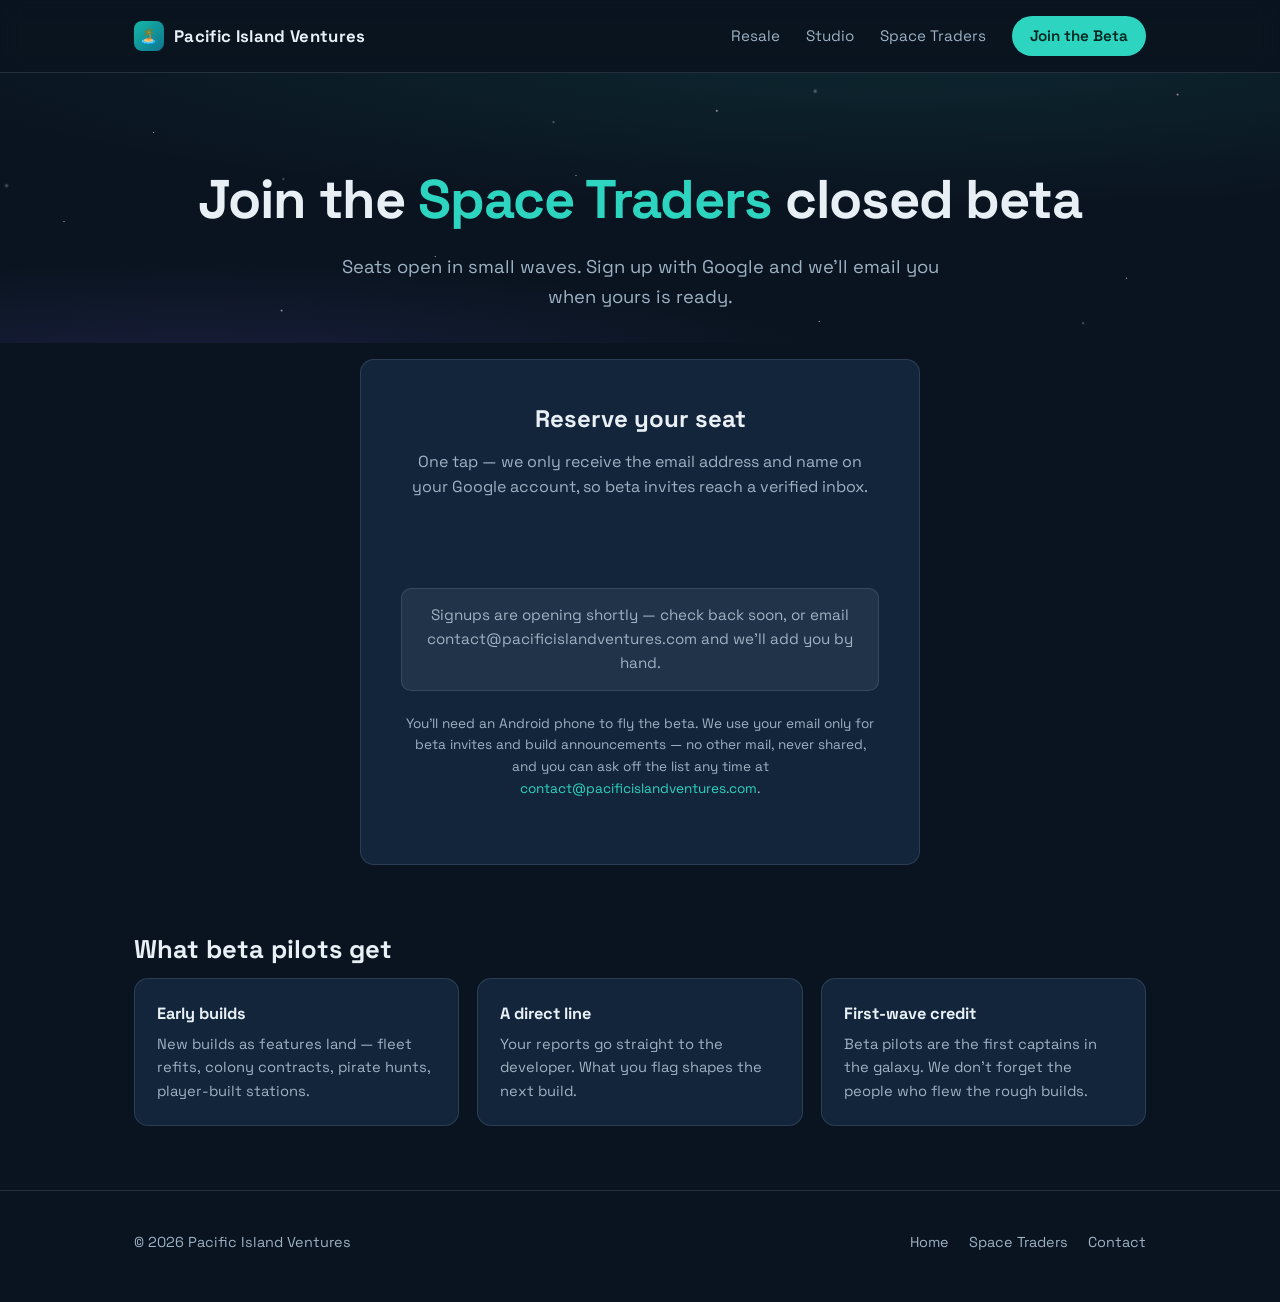
==== beta/index.html @ 113b9610 "Pacific Island Ventures landing site: home, Space Traders page, closed beta signup Co-Authored-By: C" ====
<!DOCTYPE html>
<html lang="en">
<head>
<meta charset="utf-8">
<meta name="viewport" content="width=device-width, initial-scale=1">
<title>Space Traders Closed Beta Signup | Pacific Island Ventures</title>
<meta name="description" content="Sign up for the Space Traders closed beta with your Google account.">
<meta property="og:title" content="Space Traders — Closed Beta Signup">
<meta property="og:description" content="Sign up for the Space Traders closed beta with your Google account.">
<meta property="og:url" content="https://pacificislandventures.com/beta/">
<meta property="og:type" content="website">
<link rel="icon" href="data:image/svg+xml,<svg xmlns=%22http://www.w3.org/2000/svg%22 viewBox=%220 0 100 100%22><text y=%22.9em%22 font-size=%2290%22>🚀</text></svg>">
<link rel="preconnect" href="https://fonts.googleapis.com">
<link rel="preconnect" href="https://fonts.gstatic.com" crossorigin>
<link href="https://fonts.googleapis.com/css2?family=Space+Grotesk:wght@400;500;600;700&display=swap" rel="stylesheet">
<link rel="stylesheet" href="/assets/style.css">
</head>
<body>

<header>
  <nav class="nav">
    <a class="brand" href="/"><span class="mark">🏝️</span>Pacific Island Ventures</a>
    <div class="nav-links">
      <a href="/#resale">Resale</a>
      <a href="/#studio">Studio</a>
      <a href="/space-traders/">Space Traders</a>
      <a class="cta" href="/beta/">Join the Beta</a>
    </div>
  </nav>
</header>

<main>
  <div class="hero" style="position: relative; padding-bottom: 32px;">
    <div class="starfield"></div>
    <div class="wrap" style="text-align: center;">
      <h1 style="max-width: none;">Join the <em>Space Traders</em> closed beta</h1>
      <p class="lede" style="margin-left: auto; margin-right: auto;">Seats open in small waves. Sign up with Google and we'll email you when yours is ready.</p>
    </div>
  </div>

  <section style="padding-top: 16px;">
    <div class="wrap">
      <div class="beta-box">
        <h2>Reserve your seat</h2>
        <p>One tap — we only receive the email address and name on your Google account, so beta invites reach a verified inbox.</p>
        <div id="gbtn"></div>
        <div id="status" class="beta-status"></div>
        <p class="beta-note">You'll need an Android phone to fly the beta. We use your email only for beta invites and build announcements — no other mail, never shared, and you can ask off the list any time at <a href="mailto:contact@pacificislandventures.com">contact@pacificislandventures.com</a>.</p>
      </div>
    </div>
  </section>

  <section style="padding-top: 0;">
    <div class="wrap">
      <h2 class="section-title">What beta pilots get</h2>
      <div class="features">
        <div class="feature">
          <h4>Early builds</h4>
          <p>New builds as features land — fleet refits, colony contracts, pirate hunts, player-built stations.</p>
        </div>
        <div class="feature">
          <h4>A direct line</h4>
          <p>Your reports go straight to the developer. What you flag shapes the next build.</p>
        </div>
        <div class="feature">
          <h4>First-wave credit</h4>
          <p>Beta pilots are the first captains in the galaxy. We don't forget the people who flew the rough builds.</p>
        </div>
      </div>
    </div>
  </section>
</main>

<footer>
  <div class="footer-inner">
    <span>© 2026 Pacific Island Ventures</span>
    <nav>
      <a href="/">Home</a>
      <a href="/space-traders/">Space Traders</a>
      <a href="mailto:contact@pacificislandventures.com">Contact</a>
    </nav>
  </div>
</footer>

<script src="/assets/config.js"></script>
<script src="https://accounts.google.com/gsi/client" defer></script>
<script defer>
(function () {
  var cfg = window.PIV_CONFIG || {};
  var statusEl, btnEl;

  function setStatus(kind, msg) {
    statusEl.className = "beta-status " + kind;
    statusEl.textContent = msg;
  }

  function configured() {
    return cfg.GOOGLE_CLIENT_ID && cfg.GOOGLE_CLIENT_ID.indexOf("PASTE_") !== 0 &&
           cfg.APPS_SCRIPT_URL && cfg.APPS_SCRIPT_URL.indexOf("PASTE_") !== 0;
  }

  function decodeJwtPayload(jwt) {
    try {
      var b64 = jwt.split(".")[1].replace(/-/g, "+").replace(/_/g, "/");
      return JSON.parse(decodeURIComponent(atob(b64).split("").map(function (c) {
        return "%" + ("00" + c.charCodeAt(0).toString(16)).slice(-2);
      }).join("")));
    } catch (e) { return {}; }
  }

  function onCredential(response) {
    var who = decodeJwtPayload(response.credential);
    setStatus("wait", "Signing you up" + (who.email ? " as " + who.email : "") + "…");
    fetch(cfg.APPS_SCRIPT_URL, {
      method: "POST",
      headers: { "Content-Type": "text/plain;charset=utf-8" },
      body: JSON.stringify({ credential: response.credential })
    })
      .then(function (r) { return r.json(); })
      .then(function (data) {
        if (data.ok && data.duplicate) {
          setStatus("ok", "You're already on the list" + (who.email ? " as " + who.email : "") + ". We'll be in touch!");
        } else if (data.ok) {
          setStatus("ok", "You're on the list" + (who.email ? " as " + who.email : "") + "! We'll email you when a beta seat opens.");
        } else {
          setStatus("err", "Signup didn't go through (" + (data.error || "unknown error") + "). Please try again, or email contact@pacificislandventures.com.");
        }
      })
      .catch(function () {
        setStatus("err", "Couldn't reach the signup service. Please try again in a minute, or email contact@pacificislandventures.com.");
      });
  }

  window.addEventListener("DOMContentLoaded", function () {
    statusEl = document.getElementById("status");
    btnEl = document.getElementById("gbtn");

    if (!configured()) {
      setStatus("wait", "Signups are opening shortly — check back soon, or email contact@pacificislandventures.com and we'll add you by hand.");
      return;
    }

    function init() {
      if (!(window.google && google.accounts && google.accounts.id)) {
        setTimeout(init, 150);
        return;
      }
      google.accounts.id.initialize({
        client_id: cfg.GOOGLE_CLIENT_ID,
        callback: onCredential,
        auto_select: false
      });
      google.accounts.id.renderButton(btnEl, {
        type: "standard",
        theme: "filled_black",
        size: "large",
        text: "signup_with",
        shape: "pill",
        logo_alignment: "left"
      });
    }
    init();
  });
})();
</script>

</body>
</html>
---- assets/style.css ----
:root {
  --bg: #0a1420;
  --bg-raised: #101f30;
  --bg-card: #13253a;
  --ink: #e8f0f6;
  --ink-dim: #9db2c3;
  --teal: #2dd4bf;
  --teal-deep: #14b8a6;
  --coral: #fb8f6d;
  --line: rgba(157, 178, 195, 0.18);
  --radius: 14px;
  --maxw: 1060px;
}

* { margin: 0; padding: 0; box-sizing: border-box; }

html { scroll-behavior: smooth; }

body {
  background: var(--bg);
  color: var(--ink);
  font-family: "Space Grotesk", system-ui, -apple-system, "Segoe UI", sans-serif;
  line-height: 1.6;
  -webkit-font-smoothing: antialiased;
}

a { color: var(--teal); text-decoration: none; }
a:hover { text-decoration: underline; }

.wrap { max-width: var(--maxw); margin: 0 auto; padding: 0 24px; }

/* ---------- header ---------- */
header {
  position: sticky; top: 0; z-index: 20;
  background: rgba(10, 20, 32, 0.85);
  backdrop-filter: blur(10px);
  border-bottom: 1px solid var(--line);
}
.nav {
  display: flex; align-items: center; justify-content: space-between;
  padding: 16px 24px; max-width: var(--maxw); margin: 0 auto;
}
.brand {
  font-weight: 700; font-size: 1.05rem; letter-spacing: 0.02em;
  color: var(--ink); display: flex; align-items: center; gap: 10px;
}
.brand:hover { text-decoration: none; }
.brand .mark {
  width: 30px; height: 30px; border-radius: 8px;
  background: linear-gradient(135deg, var(--teal-deep), #0e7490);
  display: inline-flex; align-items: center; justify-content: center;
  font-size: 15px;
}
.nav-links { display: flex; gap: 26px; align-items: center; }
.nav-links a { color: var(--ink-dim); font-size: 0.95rem; }
.nav-links a:hover { color: var(--ink); text-decoration: none; }
.nav-links a.cta {
  color: #06251f; background: var(--teal); padding: 8px 18px;
  border-radius: 999px; font-weight: 600;
}
.nav-links a.cta:hover { background: #46e0cc; }

/* ---------- hero ---------- */
.hero { padding: 96px 0 72px; position: relative; overflow: hidden; }
.hero h1 {
  font-size: clamp(2.1rem, 5vw, 3.4rem);
  line-height: 1.12; font-weight: 700; letter-spacing: -0.02em;
  max-width: 720px;
}
.hero h1 em { font-style: normal; color: var(--teal); }
.hero p.lede {
  margin-top: 22px; font-size: 1.15rem; color: var(--ink-dim); max-width: 620px;
}
.hero .actions { margin-top: 34px; display: flex; gap: 14px; flex-wrap: wrap; }

.btn {
  display: inline-block; padding: 12px 26px; border-radius: 999px;
  font-weight: 600; font-size: 1rem; border: 1px solid transparent;
}
.btn:hover { text-decoration: none; }
.btn.primary { background: var(--teal); color: #06251f; }
.btn.primary:hover { background: #46e0cc; }
.btn.ghost { border-color: var(--line); color: var(--ink); }
.btn.ghost:hover { border-color: var(--teal); color: var(--teal); }

/* ---------- sections ---------- */
section { padding: 64px 0; }
.section-title { font-size: 1.6rem; font-weight: 700; margin-bottom: 8px; }
.section-sub { color: var(--ink-dim); margin-bottom: 36px; max-width: 640px; }

.cards { display: grid; grid-template-columns: repeat(auto-fit, minmax(290px, 1fr)); gap: 22px; }
.card {
  background: var(--bg-card); border: 1px solid var(--line);
  border-radius: var(--radius); padding: 30px 28px;
}
.card .icon { font-size: 1.7rem; margin-bottom: 14px; display: block; }
.card h3 { font-size: 1.2rem; margin-bottom: 10px; }
.card p { color: var(--ink-dim); font-size: 0.97rem; }
.card ul { margin: 14px 0 0 18px; color: var(--ink-dim); font-size: 0.95rem; }
.card ul li { margin-bottom: 6px; }

/* ---------- feature banner ---------- */
.banner {
  border: 1px solid var(--line); border-radius: var(--radius);
  background:
    radial-gradient(ellipse 60% 120% at 85% 20%, rgba(45, 212, 191, 0.14), transparent),
    radial-gradient(ellipse 40% 90% at 10% 100%, rgba(251, 143, 109, 0.10), transparent),
    var(--bg-raised);
  padding: 46px 40px; display: flex; align-items: center; gap: 36px; flex-wrap: wrap;
}
.banner .text { flex: 1 1 340px; }
.banner .tag {
  display: inline-block; font-size: 0.78rem; font-weight: 600; letter-spacing: 0.08em;
  text-transform: uppercase; color: var(--coral); margin-bottom: 12px;
}
.banner h2 { font-size: 1.9rem; margin-bottom: 12px; }
.banner p { color: var(--ink-dim); max-width: 520px; }
.banner .actions { margin-top: 24px; display: flex; gap: 12px; flex-wrap: wrap; }
.banner .art { flex: 0 1 260px; text-align: center; font-size: 6rem; line-height: 1; }

/* ---------- footer ---------- */
footer {
  border-top: 1px solid var(--line); padding: 40px 0 48px;
  color: var(--ink-dim); font-size: 0.9rem;
}
.footer-inner {
  display: flex; justify-content: space-between; gap: 20px; flex-wrap: wrap;
  max-width: var(--maxw); margin: 0 auto; padding: 0 24px;
}
.footer-inner nav { display: flex; gap: 20px; }
.footer-inner a { color: var(--ink-dim); }
.footer-inner a:hover { color: var(--ink); }

/* ---------- starfield (space traders pages) ---------- */
.starfield {
  position: absolute; inset: 0; z-index: -1; overflow: hidden;
  background:
    radial-gradient(ellipse 80% 60% at 70% -10%, rgba(45, 212, 191, 0.10), transparent),
    radial-gradient(ellipse 50% 40% at 15% 110%, rgba(129, 100, 251, 0.12), transparent);
}
.starfield::before, .starfield::after {
  content: ""; position: absolute; inset: 0;
  background-image:
    radial-gradient(1px 1px at 12% 22%, #fff, transparent),
    radial-gradient(1px 1px at 34% 68%, #cfe9ff, transparent),
    radial-gradient(1.5px 1.5px at 56% 14%, #fff, transparent),
    radial-gradient(1px 1px at 71% 44%, #ffe9cf, transparent),
    radial-gradient(1px 1px at 88% 76%, #fff, transparent),
    radial-gradient(1.5px 1.5px at 22% 88%, #cfe9ff, transparent),
    radial-gradient(1px 1px at 45% 38%, #fff, transparent),
    radial-gradient(1px 1px at 64% 92%, #fff, transparent),
    radial-gradient(1.5px 1.5px at 92% 8%, #ffd9c4, transparent),
    radial-gradient(1px 1px at 5% 55%, #fff, transparent);
  opacity: 0.7;
}
.starfield::after {
  transform: scale(1.7) rotate(18deg); opacity: 0.35;
}

/* ---------- feature grid rows ---------- */
.features { display: grid; grid-template-columns: repeat(auto-fit, minmax(250px, 1fr)); gap: 18px; }
.feature {
  background: var(--bg-card); border: 1px solid var(--line);
  border-radius: var(--radius); padding: 22px;
}
.feature h4 { font-size: 1.02rem; margin-bottom: 6px; }
.feature p { color: var(--ink-dim); font-size: 0.92rem; }

/* ---------- beta page ---------- */
.beta-box {
  background: var(--bg-card); border: 1px solid var(--line);
  border-radius: var(--radius); padding: 40px; max-width: 560px;
  margin: 0 auto; text-align: center;
}
.beta-box h2 { margin-bottom: 10px; }
.beta-box p { color: var(--ink-dim); margin-bottom: 24px; }
.beta-note { font-size: 0.85rem; color: var(--ink-dim); margin-top: 22px; }
#gbtn { display: flex; justify-content: center; min-height: 44px; }
.beta-status {
  margin-top: 20px; padding: 14px 18px; border-radius: 10px;
  font-size: 0.95rem; display: none;
}
.beta-status.ok { display: block; background: rgba(45, 212, 191, 0.12); color: var(--teal); border: 1px solid rgba(45, 212, 191, 0.35); }
.beta-status.err { display: block; background: rgba(251, 113, 133, 0.10); color: #fda4af; border: 1px solid rgba(251, 113, 133, 0.3); }
.beta-status.wait { display: block; background: rgba(157, 178, 195, 0.10); color: var(--ink-dim); border: 1px solid var(--line); }

@media (max-width: 640px) {
  .nav-links { gap: 16px; }
  .nav-links a:not(.cta) { display: none; }
  .hero { padding: 64px 0 48px; }
  .banner { padding: 32px 26px; }
  .banner .art { display: none; }
}
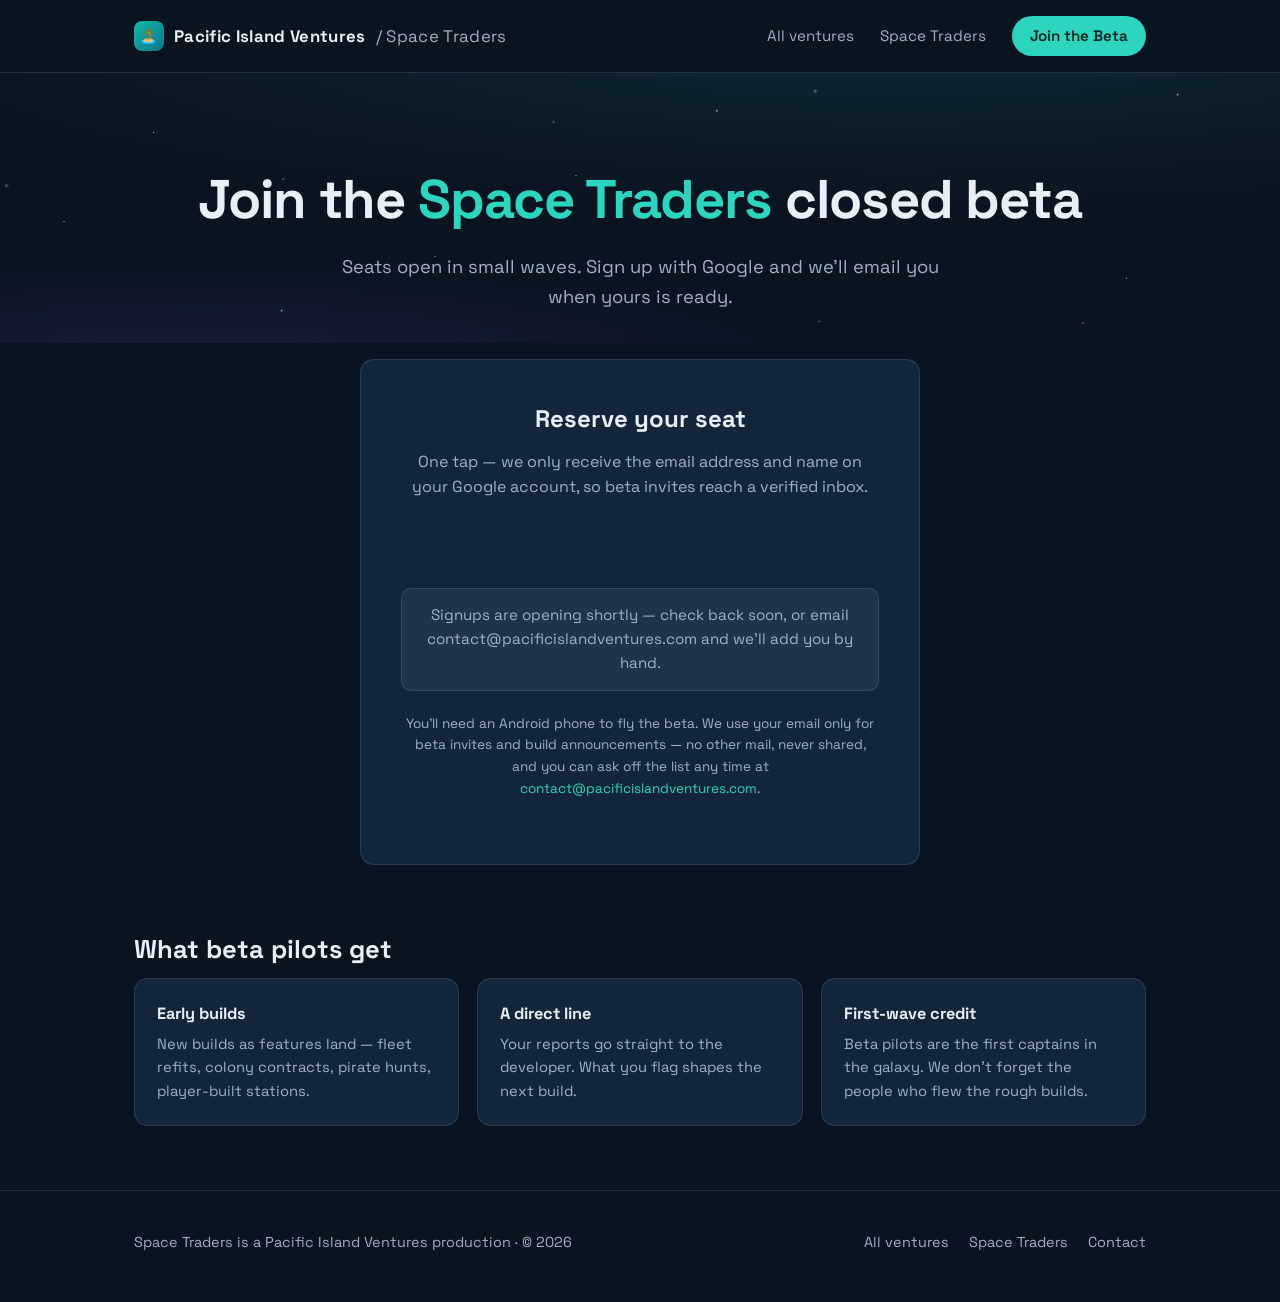
==== commit 94332a1c: "Restructure as separate ventures: vague portal homepage, dedicated resale and expanded Space Traders" ====
--- a/beta/index.html
+++ b/beta/index.html
@@ -19,10 +19,9 @@
 
 <header>
   <nav class="nav">
-    <a class="brand" href="/"><span class="mark">🏝️</span>Pacific Island Ventures</a>
+    <a class="brand" href="/"><span class="mark">🏝️</span>Pacific Island Ventures <span class="venture">/ Space Traders</span></a>
     <div class="nav-links">
-      <a href="/#resale">Resale</a>
-      <a href="/#studio">Studio</a>
+      <a href="/">All ventures</a>
       <a href="/space-traders/">Space Traders</a>
       <a class="cta" href="/beta/">Join the Beta</a>
     </div>
@@ -73,9 +72,9 @@
 
 <footer>
   <div class="footer-inner">
-    <span>© 2026 Pacific Island Ventures</span>
+    <span>Space Traders is a Pacific Island Ventures production · © 2026</span>
     <nav>
-      <a href="/">Home</a>
+      <a href="/">All ventures</a>
       <a href="/space-traders/">Space Traders</a>
       <a href="mailto:contact@pacificislandventures.com">Contact</a>
     </nav>
--- a/assets/style.css
+++ b/assets/style.css
@@ -4,12 +4,21 @@
   --bg-card: #13253a;
   --ink: #e8f0f6;
   --ink-dim: #9db2c3;
-  --teal: #2dd4bf;
-  --teal-deep: #14b8a6;
-  --coral: #fb8f6d;
+  --accent: #2dd4bf;
+  --accent-hover: #46e0cc;
+  --accent-ink: #06251f;
+  --warm: #fb8f6d;
   --line: rgba(157, 178, 195, 0.18);
   --radius: 14px;
   --maxw: 1060px;
+}
+
+/* Each venture is its own operation — it gets its own accent. */
+body.venture-resale {
+  --accent: #f0b429;
+  --accent-hover: #ffc94d;
+  --accent-ink: #2a1e05;
+  --warm: #2dd4bf;
 }
 
 * { margin: 0; padding: 0; box-sizing: border-box; }
@@ -24,7 +33,7 @@
   -webkit-font-smoothing: antialiased;
 }
 
-a { color: var(--teal); text-decoration: none; }
+a { color: var(--accent); text-decoration: none; }
 a:hover { text-decoration: underline; }
 
 .wrap { max-width: var(--maxw); margin: 0 auto; padding: 0 24px; }
@@ -47,29 +56,87 @@
 .brand:hover { text-decoration: none; }
 .brand .mark {
   width: 30px; height: 30px; border-radius: 8px;
-  background: linear-gradient(135deg, var(--teal-deep), #0e7490);
+  background: linear-gradient(135deg, #14b8a6, #0e7490);
   display: inline-flex; align-items: center; justify-content: center;
   font-size: 15px;
 }
+.brand .venture { color: var(--ink-dim); font-weight: 400; }
 .nav-links { display: flex; gap: 26px; align-items: center; }
 .nav-links a { color: var(--ink-dim); font-size: 0.95rem; }
 .nav-links a:hover { color: var(--ink); text-decoration: none; }
 .nav-links a.cta {
-  color: #06251f; background: var(--teal); padding: 8px 18px;
+  color: var(--accent-ink); background: var(--accent); padding: 8px 18px;
   border-radius: 999px; font-weight: 600;
 }
-.nav-links a.cta:hover { background: #46e0cc; }
+.nav-links a.cta:hover { background: var(--accent-hover); }
+
+/* ---------- portal (homepage) ---------- */
+.portal {
+  min-height: 100svh; display: flex; flex-direction: column;
+  background:
+    radial-gradient(ellipse 90% 50% at 50% -12%, rgba(90, 120, 251, 0.14), transparent),
+    radial-gradient(ellipse 110% 45% at 50% 112%, rgba(20, 184, 166, 0.20), transparent),
+    var(--bg);
+  position: relative; overflow: hidden;
+}
+.portal-inner {
+  flex: 1; display: flex; flex-direction: column; align-items: center;
+  justify-content: center; text-align: center; padding: 80px 24px 60px;
+}
+.portal .mark-lg {
+  width: 64px; height: 64px; border-radius: 18px; font-size: 32px;
+  background: linear-gradient(135deg, #14b8a6, #0e7490);
+  display: flex; align-items: center; justify-content: center;
+  margin-bottom: 28px; box-shadow: 0 12px 40px rgba(20, 184, 166, 0.25);
+}
+.portal h1 {
+  font-size: clamp(2rem, 5.5vw, 3.2rem); font-weight: 700;
+  letter-spacing: 0.04em;
+}
+.portal .motto {
+  margin-top: 16px; color: var(--ink-dim); font-size: 1.15rem; max-width: 480px;
+}
+.portal .hint {
+  margin-top: 56px; font-size: 0.8rem; letter-spacing: 0.22em;
+  text-transform: uppercase; color: var(--ink-dim); opacity: 0.7;
+}
+.doors {
+  display: grid; grid-template-columns: repeat(auto-fit, minmax(270px, 1fr));
+  gap: 20px; margin-top: 22px; width: 100%; max-width: 720px;
+}
+.door {
+  display: block; background: rgba(19, 37, 58, 0.7); border: 1px solid var(--line);
+  border-radius: var(--radius); padding: 34px 30px; text-align: left;
+  color: var(--ink); transition: transform 0.18s ease, border-color 0.18s ease, box-shadow 0.18s ease;
+}
+.door:hover {
+  text-decoration: none; transform: translateY(-4px);
+  border-color: var(--door-glow, var(--accent));
+  box-shadow: 0 18px 44px -18px var(--door-glow, var(--accent));
+}
+.door .door-icon { font-size: 2rem; display: block; margin-bottom: 14px; }
+.door h2 { font-size: 1.25rem; margin-bottom: 6px; }
+.door p { color: var(--ink-dim); font-size: 0.94rem; }
+.door .enter {
+  display: inline-block; margin-top: 18px; font-size: 0.85rem; font-weight: 600;
+  letter-spacing: 0.06em; text-transform: uppercase; color: var(--door-glow, var(--accent));
+}
+.portal footer { border-top: none; }
 
 /* ---------- hero ---------- */
 .hero { padding: 96px 0 72px; position: relative; overflow: hidden; }
+.hero .tag {
+  display: inline-block; font-size: 0.78rem; font-weight: 600; letter-spacing: 0.08em;
+  text-transform: uppercase; color: var(--warm); margin-bottom: 14px;
+}
 .hero h1 {
   font-size: clamp(2.1rem, 5vw, 3.4rem);
   line-height: 1.12; font-weight: 700; letter-spacing: -0.02em;
-  max-width: 720px;
-}
-.hero h1 em { font-style: normal; color: var(--teal); }
+  max-width: 760px;
+}
+.hero h1 em { font-style: normal; color: var(--accent); }
 .hero p.lede {
-  margin-top: 22px; font-size: 1.15rem; color: var(--ink-dim); max-width: 620px;
+  margin-top: 22px; font-size: 1.15rem; color: var(--ink-dim); max-width: 640px;
 }
 .hero .actions { margin-top: 34px; display: flex; gap: 14px; flex-wrap: wrap; }
 
@@ -78,15 +145,15 @@
   font-weight: 600; font-size: 1rem; border: 1px solid transparent;
 }
 .btn:hover { text-decoration: none; }
-.btn.primary { background: var(--teal); color: #06251f; }
-.btn.primary:hover { background: #46e0cc; }
+.btn.primary { background: var(--accent); color: var(--accent-ink); }
+.btn.primary:hover { background: var(--accent-hover); }
 .btn.ghost { border-color: var(--line); color: var(--ink); }
-.btn.ghost:hover { border-color: var(--teal); color: var(--teal); }
+.btn.ghost:hover { border-color: var(--accent); color: var(--accent); }
 
 /* ---------- sections ---------- */
 section { padding: 64px 0; }
 .section-title { font-size: 1.6rem; font-weight: 700; margin-bottom: 8px; }
-.section-sub { color: var(--ink-dim); margin-bottom: 36px; max-width: 640px; }
+.section-sub { color: var(--ink-dim); margin-bottom: 36px; max-width: 660px; }
 
 .cards { display: grid; grid-template-columns: repeat(auto-fit, minmax(290px, 1fr)); gap: 22px; }
 .card {
@@ -98,6 +165,20 @@
 .card p { color: var(--ink-dim); font-size: 0.97rem; }
 .card ul { margin: 14px 0 0 18px; color: var(--ink-dim); font-size: 0.95rem; }
 .card ul li { margin-bottom: 6px; }
+
+/* ---------- numbered steps ---------- */
+.steps { counter-reset: step; display: grid; grid-template-columns: repeat(auto-fit, minmax(230px, 1fr)); gap: 18px; }
+.step {
+  background: var(--bg-card); border: 1px solid var(--line);
+  border-radius: var(--radius); padding: 24px 22px; position: relative;
+}
+.step::before {
+  counter-increment: step; content: counter(step, decimal-leading-zero);
+  display: block; font-size: 0.85rem; font-weight: 700; letter-spacing: 0.1em;
+  color: var(--accent); margin-bottom: 10px;
+}
+.step h4 { font-size: 1.02rem; margin-bottom: 6px; }
+.step p { color: var(--ink-dim); font-size: 0.92rem; }
 
 /* ---------- feature banner ---------- */
 .banner {
@@ -111,7 +192,7 @@
 .banner .text { flex: 1 1 340px; }
 .banner .tag {
   display: inline-block; font-size: 0.78rem; font-weight: 600; letter-spacing: 0.08em;
-  text-transform: uppercase; color: var(--coral); margin-bottom: 12px;
+  text-transform: uppercase; color: var(--warm); margin-bottom: 12px;
 }
 .banner h2 { font-size: 1.9rem; margin-bottom: 12px; }
 .banner p { color: var(--ink-dim); max-width: 520px; }
@@ -166,6 +247,19 @@
 .feature h4 { font-size: 1.02rem; margin-bottom: 6px; }
 .feature p { color: var(--ink-dim); font-size: 0.92rem; }
 
+/* ---------- detail rows (alternating) ---------- */
+.detail {
+  display: flex; gap: 40px; align-items: flex-start; padding: 34px 0;
+  border-top: 1px solid var(--line); flex-wrap: wrap;
+}
+.detail:last-child { border-bottom: 1px solid var(--line); }
+.detail .detail-head { flex: 0 1 280px; }
+.detail .detail-head .icon { font-size: 1.6rem; display: block; margin-bottom: 8px; }
+.detail .detail-head h3 { font-size: 1.25rem; }
+.detail .detail-body { flex: 1 1 420px; color: var(--ink-dim); }
+.detail .detail-body p + p { margin-top: 12px; }
+.detail .detail-body strong { color: var(--ink); font-weight: 600; }
+
 /* ---------- beta page ---------- */
 .beta-box {
   background: var(--bg-card); border: 1px solid var(--line);
@@ -180,7 +274,7 @@
   margin-top: 20px; padding: 14px 18px; border-radius: 10px;
   font-size: 0.95rem; display: none;
 }
-.beta-status.ok { display: block; background: rgba(45, 212, 191, 0.12); color: var(--teal); border: 1px solid rgba(45, 212, 191, 0.35); }
+.beta-status.ok { display: block; background: rgba(45, 212, 191, 0.12); color: var(--accent); border: 1px solid rgba(45, 212, 191, 0.35); }
 .beta-status.err { display: block; background: rgba(251, 113, 133, 0.10); color: #fda4af; border: 1px solid rgba(251, 113, 133, 0.3); }
 .beta-status.wait { display: block; background: rgba(157, 178, 195, 0.10); color: var(--ink-dim); border: 1px solid var(--line); }
 
@@ -190,4 +284,5 @@
   .hero { padding: 64px 0 48px; }
   .banner { padding: 32px 26px; }
   .banner .art { display: none; }
-}
+  .detail { gap: 16px; }
+}
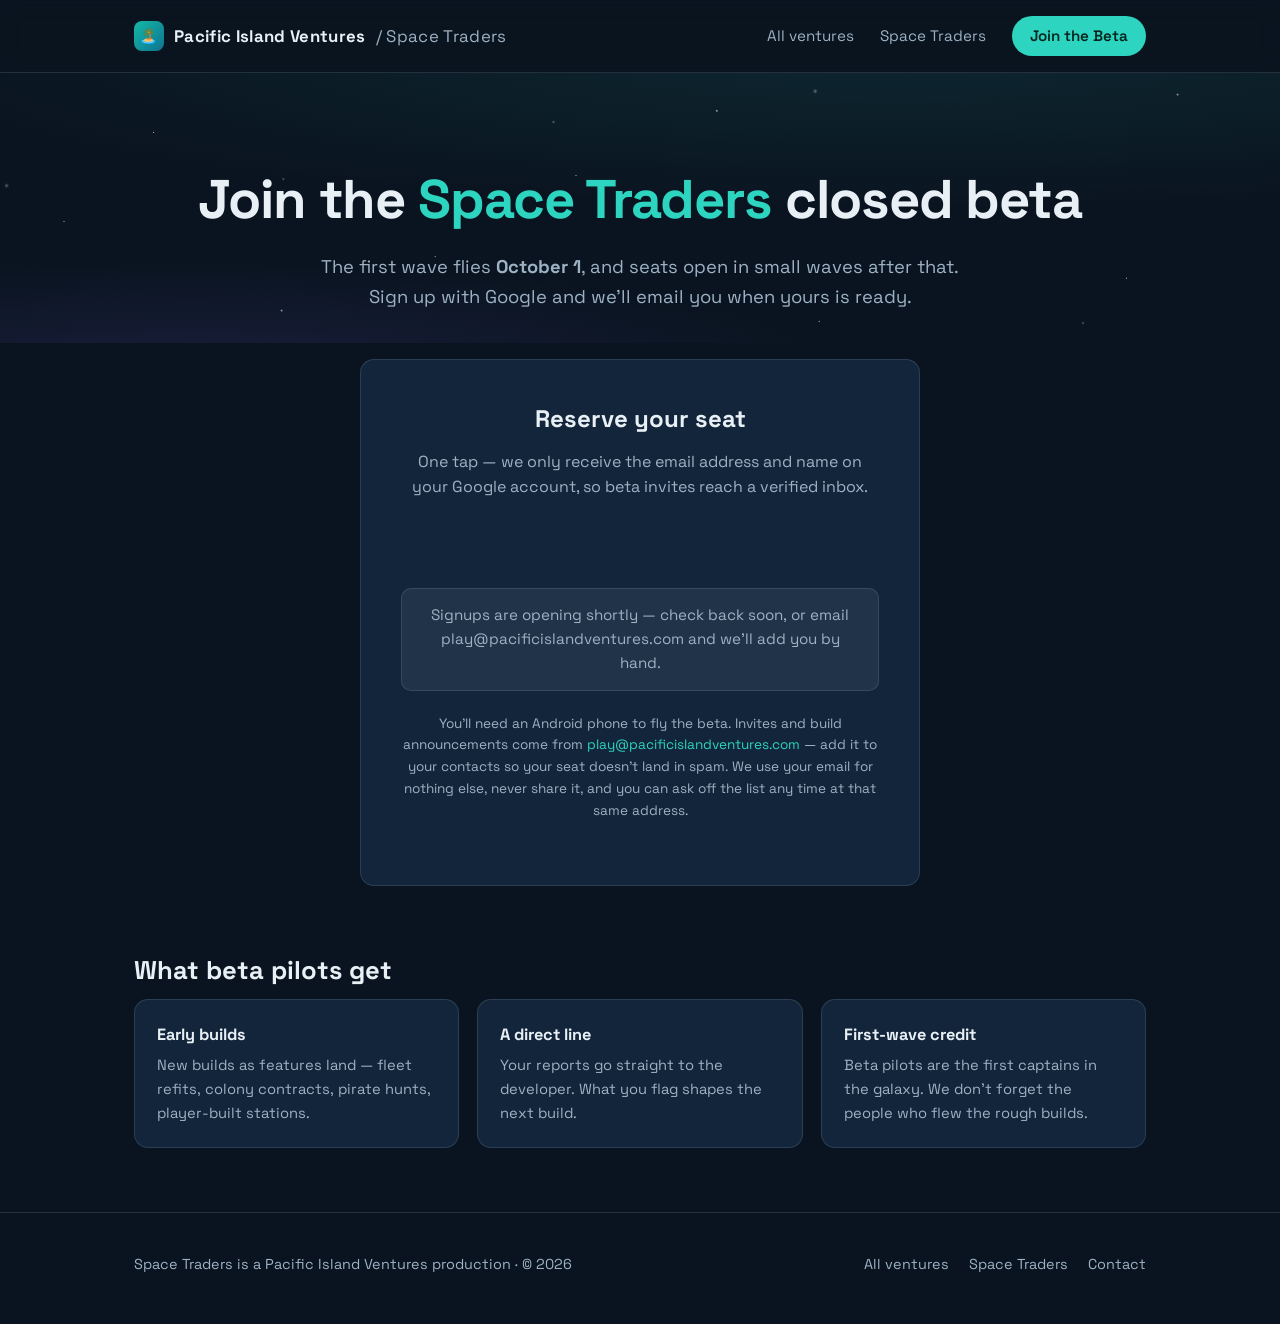
==== commit 9a98ef80: "Game/beta updates: play@ contact, October 1 beta date, offline multiplayer fleets, cosmetic-only IAP" ====
--- a/beta/index.html
+++ b/beta/index.html
@@ -33,7 +33,7 @@
     <div class="starfield"></div>
     <div class="wrap" style="text-align: center;">
       <h1 style="max-width: none;">Join the <em>Space Traders</em> closed beta</h1>
-      <p class="lede" style="margin-left: auto; margin-right: auto;">Seats open in small waves. Sign up with Google and we'll email you when yours is ready.</p>
+      <p class="lede" style="margin-left: auto; margin-right: auto;">The first wave flies <strong>October 1</strong>, and seats open in small waves after that. Sign up with Google and we'll email you when yours is ready.</p>
     </div>
   </div>
 
@@ -44,7 +44,7 @@
         <p>One tap — we only receive the email address and name on your Google account, so beta invites reach a verified inbox.</p>
         <div id="gbtn"></div>
         <div id="status" class="beta-status"></div>
-        <p class="beta-note">You'll need an Android phone to fly the beta. We use your email only for beta invites and build announcements — no other mail, never shared, and you can ask off the list any time at <a href="mailto:contact@pacificislandventures.com">contact@pacificislandventures.com</a>.</p>
+        <p class="beta-note">You'll need an Android phone to fly the beta. Invites and build announcements come from <a href="mailto:play@pacificislandventures.com">play@pacificislandventures.com</a> — add it to your contacts so your seat doesn't land in spam. We use your email for nothing else, never share it, and you can ask off the list any time at that same address.</p>
       </div>
     </div>
   </section>
@@ -76,7 +76,7 @@
     <nav>
       <a href="/">All ventures</a>
       <a href="/space-traders/">Space Traders</a>
-      <a href="mailto:contact@pacificislandventures.com">Contact</a>
+      <a href="mailto:play@pacificislandventures.com">Contact</a>
     </nav>
   </div>
 </footer>
@@ -122,11 +122,11 @@
         } else if (data.ok) {
           setStatus("ok", "You're on the list" + (who.email ? " as " + who.email : "") + "! We'll email you when a beta seat opens.");
         } else {
-          setStatus("err", "Signup didn't go through (" + (data.error || "unknown error") + "). Please try again, or email contact@pacificislandventures.com.");
+          setStatus("err", "Signup didn't go through (" + (data.error || "unknown error") + "). Please try again, or email play@pacificislandventures.com.");
         }
       })
       .catch(function () {
-        setStatus("err", "Couldn't reach the signup service. Please try again in a minute, or email contact@pacificislandventures.com.");
+        setStatus("err", "Couldn't reach the signup service. Please try again in a minute, or email play@pacificislandventures.com.");
       });
   }
 
@@ -135,7 +135,7 @@
     btnEl = document.getElementById("gbtn");
 
     if (!configured()) {
-      setStatus("wait", "Signups are opening shortly — check back soon, or email contact@pacificislandventures.com and we'll add you by hand.");
+      setStatus("wait", "Signups are opening shortly — check back soon, or email play@pacificislandventures.com and we'll add you by hand.");
       return;
     }
 
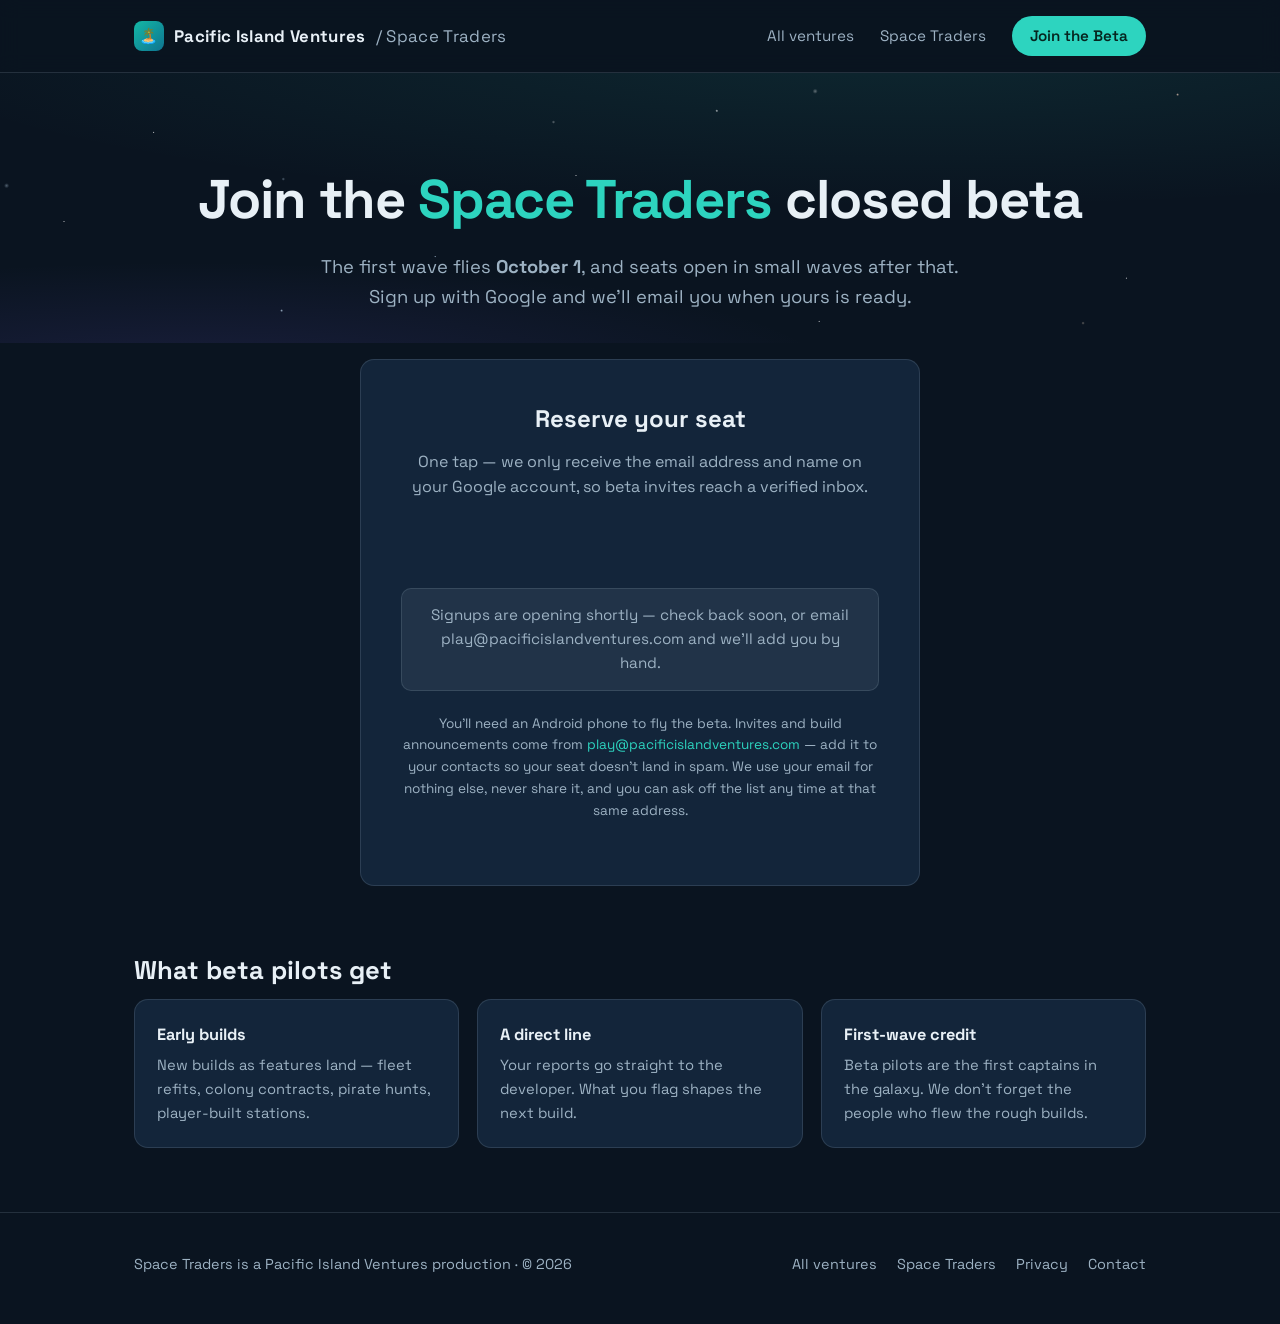
==== commit 52d5d6d4: "Privacy policy page, beta footer link, OAuth client wiring" ====
--- a/beta/index.html
+++ b/beta/index.html
@@ -76,6 +76,7 @@
     <nav>
       <a href="/">All ventures</a>
       <a href="/space-traders/">Space Traders</a>
+      <a href="/privacy/">Privacy</a>
       <a href="mailto:play@pacificislandventures.com">Contact</a>
     </nav>
   </div>
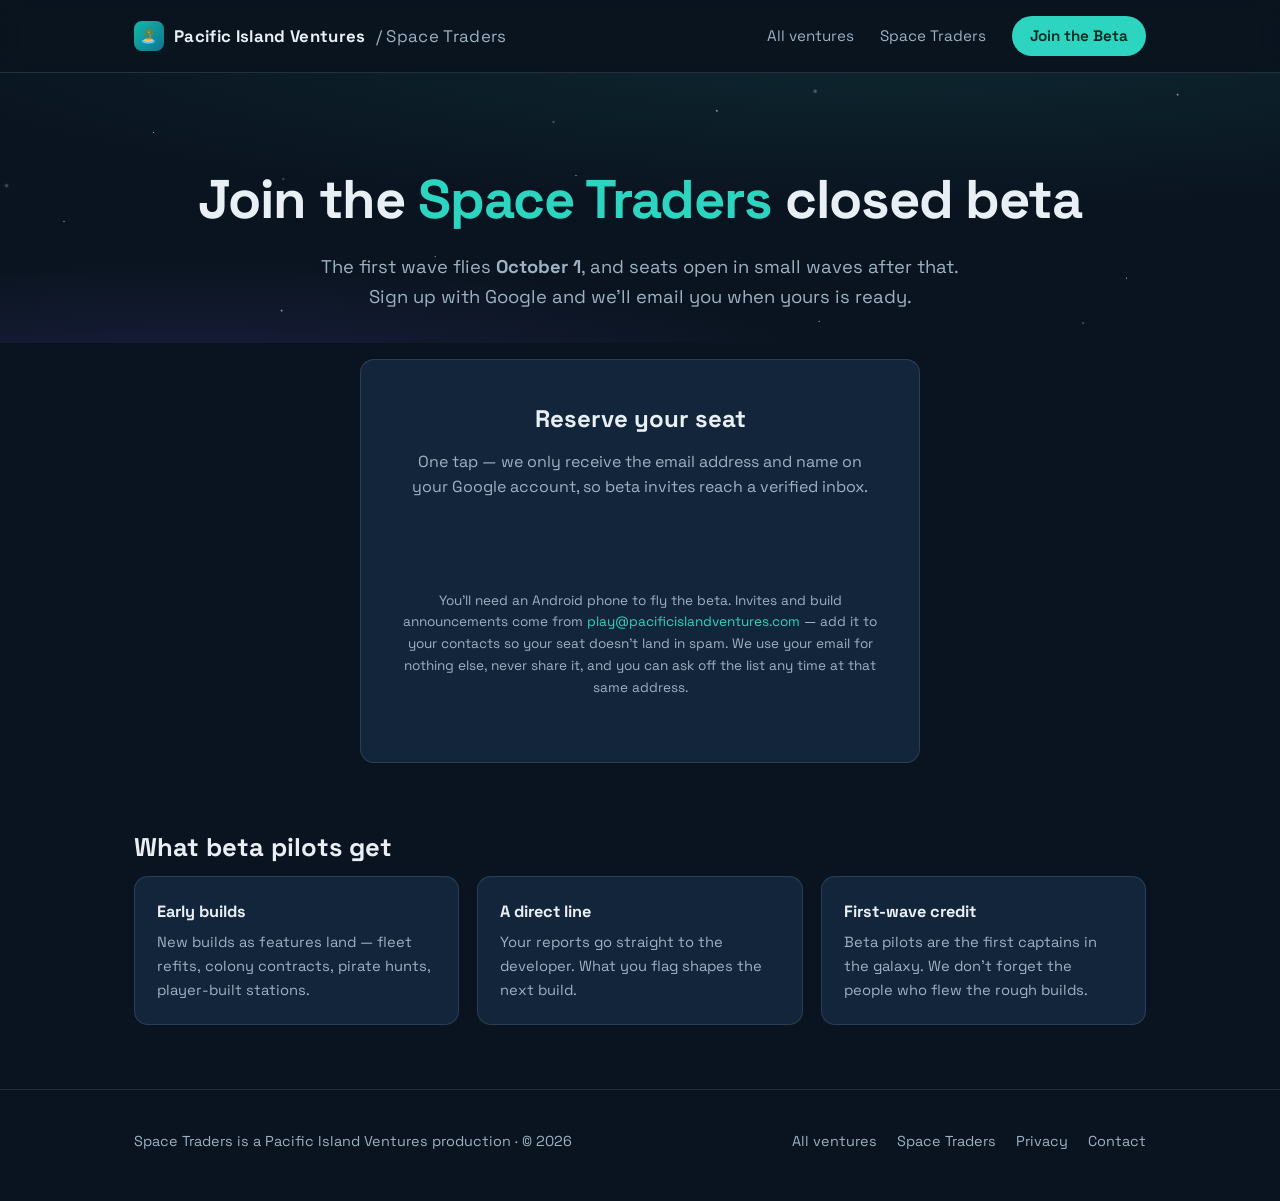
==== commit 40810643: "Add Google Ads conversion tracking scaffolding to beta signup Config-gated: with ADS_TAG_ID/ADS_CONV" ====
--- a/beta/index.html
+++ b/beta/index.html
@@ -99,6 +99,29 @@
            cfg.APPS_SCRIPT_URL && cfg.APPS_SCRIPT_URL.indexOf("PASTE_") !== 0;
   }
 
+  function adsConfigured() {
+    return !!(cfg.ADS_TAG_ID && cfg.ADS_CONVERSION_LABEL);
+  }
+
+  // Loads Google's ads tag only when a tag ID is configured; otherwise no ad
+  // scripts load and no ad cookies are set (the privacy policy relies on this).
+  function initAdsTag() {
+    if (!adsConfigured()) return;
+    var s = document.createElement("script");
+    s.async = true;
+    s.src = "https://www.googletagmanager.com/gtag/js?id=" + encodeURIComponent(cfg.ADS_TAG_ID);
+    document.head.appendChild(s);
+    window.dataLayer = window.dataLayer || [];
+    window.gtag = window.gtag || function () { dataLayer.push(arguments); };
+    gtag("js", new Date());
+    gtag("config", cfg.ADS_TAG_ID);
+  }
+
+  function reportConversion() {
+    if (!adsConfigured() || !window.gtag) return;
+    gtag("event", "conversion", { send_to: cfg.ADS_TAG_ID + "/" + cfg.ADS_CONVERSION_LABEL });
+  }
+
   function decodeJwtPayload(jwt) {
     try {
       var b64 = jwt.split(".")[1].replace(/-/g, "+").replace(/_/g, "/");
@@ -121,6 +144,7 @@
         if (data.ok && data.duplicate) {
           setStatus("ok", "You're already on the list" + (who.email ? " as " + who.email : "") + ". We'll be in touch!");
         } else if (data.ok) {
+          reportConversion();
           setStatus("ok", "You're on the list" + (who.email ? " as " + who.email : "") + "! We'll email you when a beta seat opens.");
         } else {
           setStatus("err", "Signup didn't go through (" + (data.error || "unknown error") + "). Please try again, or email play@pacificislandventures.com.");
@@ -134,6 +158,7 @@
   window.addEventListener("DOMContentLoaded", function () {
     statusEl = document.getElementById("status");
     btnEl = document.getElementById("gbtn");
+    initAdsTag();
 
     if (!configured()) {
       setStatus("wait", "Signups are opening shortly — check back soon, or email play@pacificislandventures.com and we'll add you by hand.");
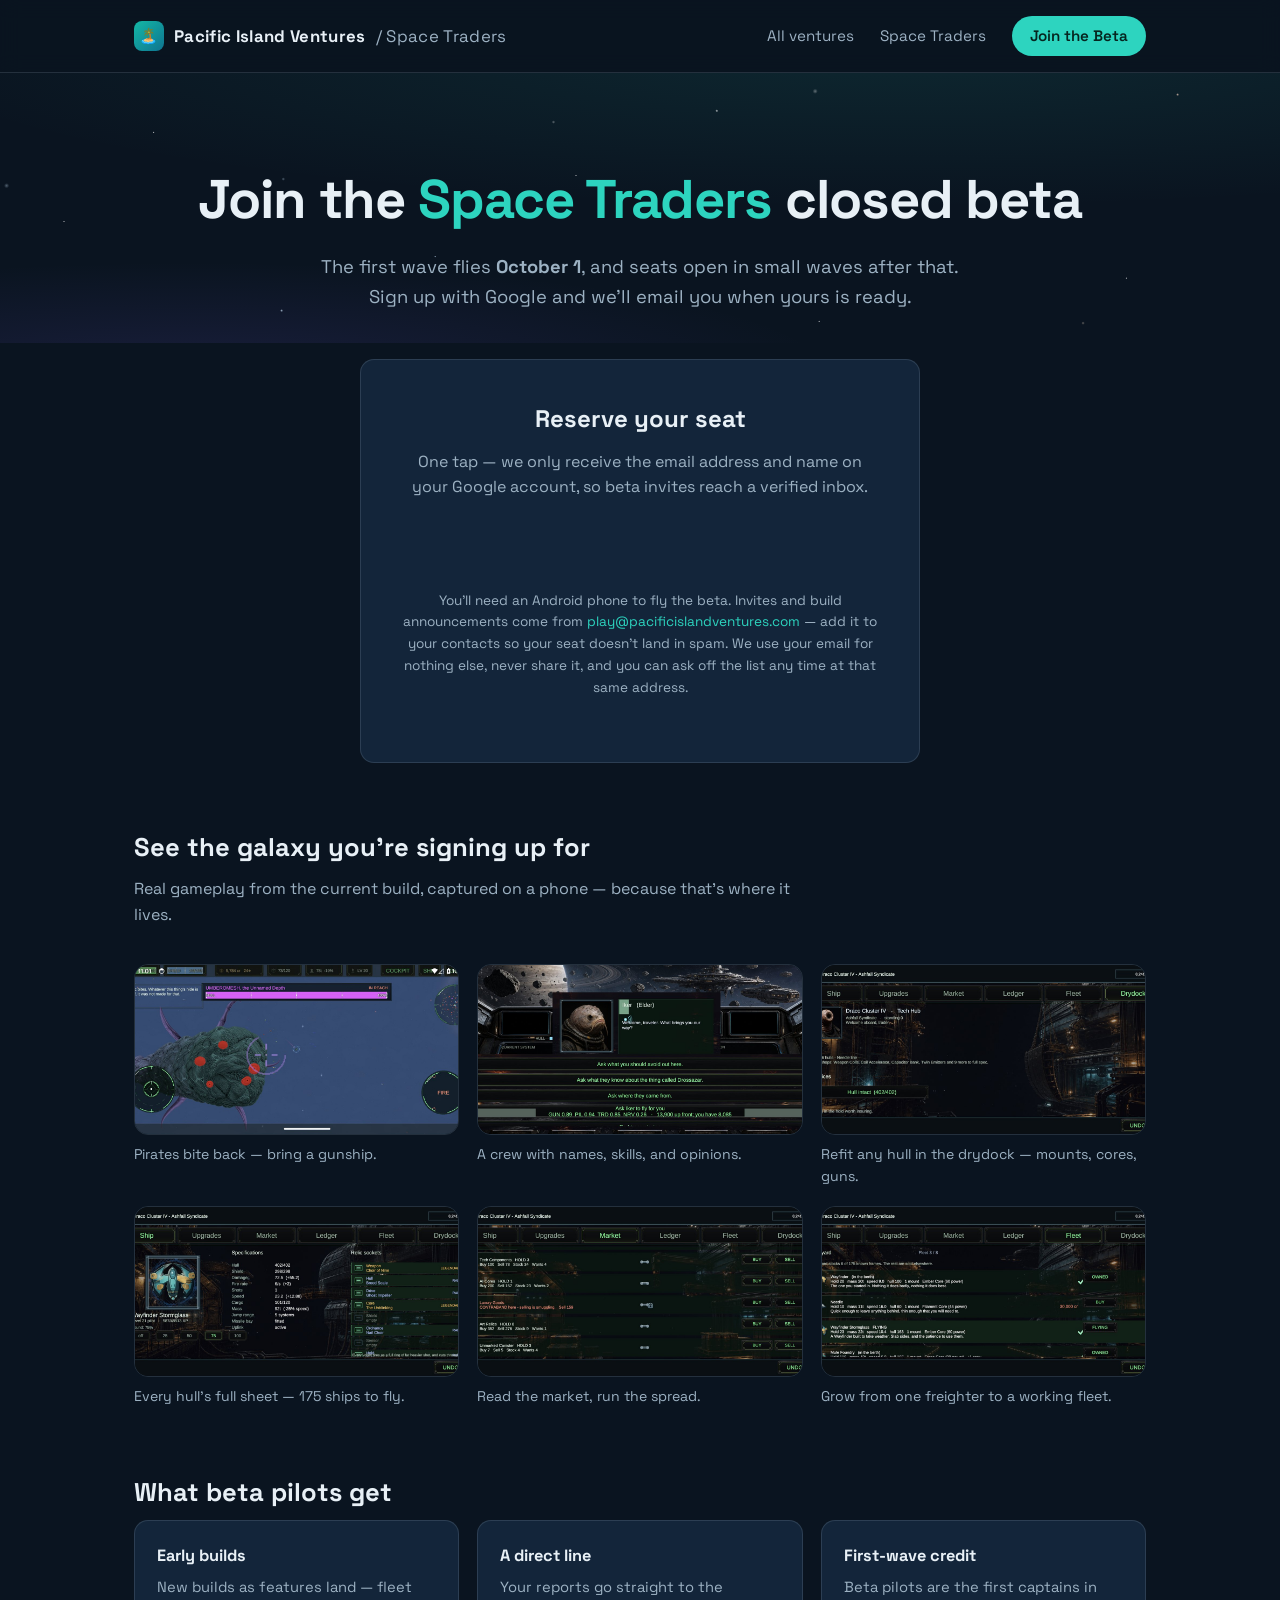
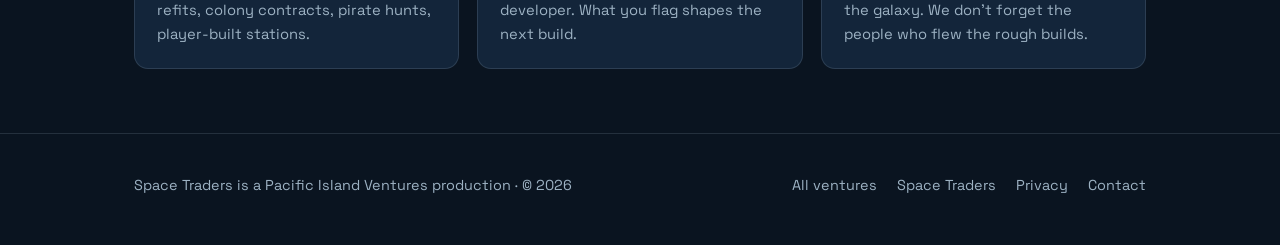
==== commit de3a132d: "Add gameplay screenshot gallery to beta signup page Six 1200x628 gameplay captures (JPEG q85, ~648 K" ====
--- a/beta/index.html
+++ b/beta/index.html
@@ -9,6 +9,9 @@
 <meta property="og:description" content="Sign up for the Space Traders closed beta with your Google account.">
 <meta property="og:url" content="https://pacificislandventures.com/beta/">
 <meta property="og:type" content="website">
+<meta property="og:image" content="https://pacificislandventures.com/assets/screenshots/boss-fight.jpg">
+<meta property="og:image:width" content="1200">
+<meta property="og:image:height" content="628">
 <link rel="icon" href="data:image/svg+xml,<svg xmlns=%22http://www.w3.org/2000/svg%22 viewBox=%220 0 100 100%22><text y=%22.9em%22 font-size=%2290%22>🚀</text></svg>">
 <link rel="preconnect" href="https://fonts.googleapis.com">
 <link rel="preconnect" href="https://fonts.gstatic.com" crossorigin>
@@ -45,6 +48,39 @@
         <div id="gbtn"></div>
         <div id="status" class="beta-status"></div>
         <p class="beta-note">You'll need an Android phone to fly the beta. Invites and build announcements come from <a href="mailto:play@pacificislandventures.com">play@pacificislandventures.com</a> — add it to your contacts so your seat doesn't land in spam. We use your email for nothing else, never share it, and you can ask off the list any time at that same address.</p>
+      </div>
+    </div>
+  </section>
+
+  <section style="padding-top: 0;">
+    <div class="wrap">
+      <h2 class="section-title">See the galaxy you're signing up for</h2>
+      <p class="section-sub">Real gameplay from the current build, captured on a phone — because that's where it lives.</p>
+      <div class="shots">
+        <figure class="shot">
+          <img src="/assets/screenshots/boss-fight.jpg" alt="Space Traders gameplay: ship-to-ship combat with a pirate boss" width="1200" height="628" loading="lazy">
+          <figcaption>Pirates bite back — bring a gunship.</figcaption>
+        </figure>
+        <figure class="shot">
+          <img src="/assets/screenshots/cockpit-crew.jpg" alt="Space Traders gameplay: the cockpit view with your crew" width="1200" height="628" loading="lazy">
+          <figcaption>A crew with names, skills, and opinions.</figcaption>
+        </figure>
+        <figure class="shot">
+          <img src="/assets/screenshots/drydock.jpg" alt="Space Traders gameplay: refitting a ship in the drydock" width="1200" height="628" loading="lazy">
+          <figcaption>Refit any hull in the drydock — mounts, cores, guns.</figcaption>
+        </figure>
+        <figure class="shot">
+          <img src="/assets/screenshots/ship-sheet.jpg" alt="Space Traders gameplay: a ship's full stat sheet" width="1200" height="628" loading="lazy">
+          <figcaption>Every hull's full sheet — 175 ships to fly.</figcaption>
+        </figure>
+        <figure class="shot">
+          <img src="/assets/screenshots/market.jpg" alt="Space Traders gameplay: the commodity market screen" width="1200" height="628" loading="lazy">
+          <figcaption>Read the market, run the spread.</figcaption>
+        </figure>
+        <figure class="shot">
+          <img src="/assets/screenshots/fleet-yard.jpg" alt="Space Traders gameplay: a fleet of ships in the yard" width="1200" height="628" loading="lazy">
+          <figcaption>Grow from one freighter to a working fleet.</figcaption>
+        </figure>
       </div>
     </div>
   </section>
--- a/assets/style.css
+++ b/assets/style.css
@@ -278,6 +278,18 @@
 .beta-status.err { display: block; background: rgba(251, 113, 133, 0.10); color: #fda4af; border: 1px solid rgba(251, 113, 133, 0.3); }
 .beta-status.wait { display: block; background: rgba(157, 178, 195, 0.10); color: var(--ink-dim); border: 1px solid var(--line); }
 
+/* ---------- screenshot gallery ---------- */
+.shots {
+  display: grid; grid-template-columns: repeat(auto-fit, minmax(min(300px, 100%), 1fr));
+  gap: 18px;
+}
+.shot { margin: 0; }
+.shot img {
+  display: block; width: 100%; height: auto;
+  border-radius: var(--radius); border: 1px solid var(--line);
+}
+.shot figcaption { margin-top: 8px; font-size: 0.88rem; color: var(--ink-dim); }
+
 @media (max-width: 640px) {
   .nav-links { gap: 16px; }
   .nav-links a:not(.cta) { display: none; }
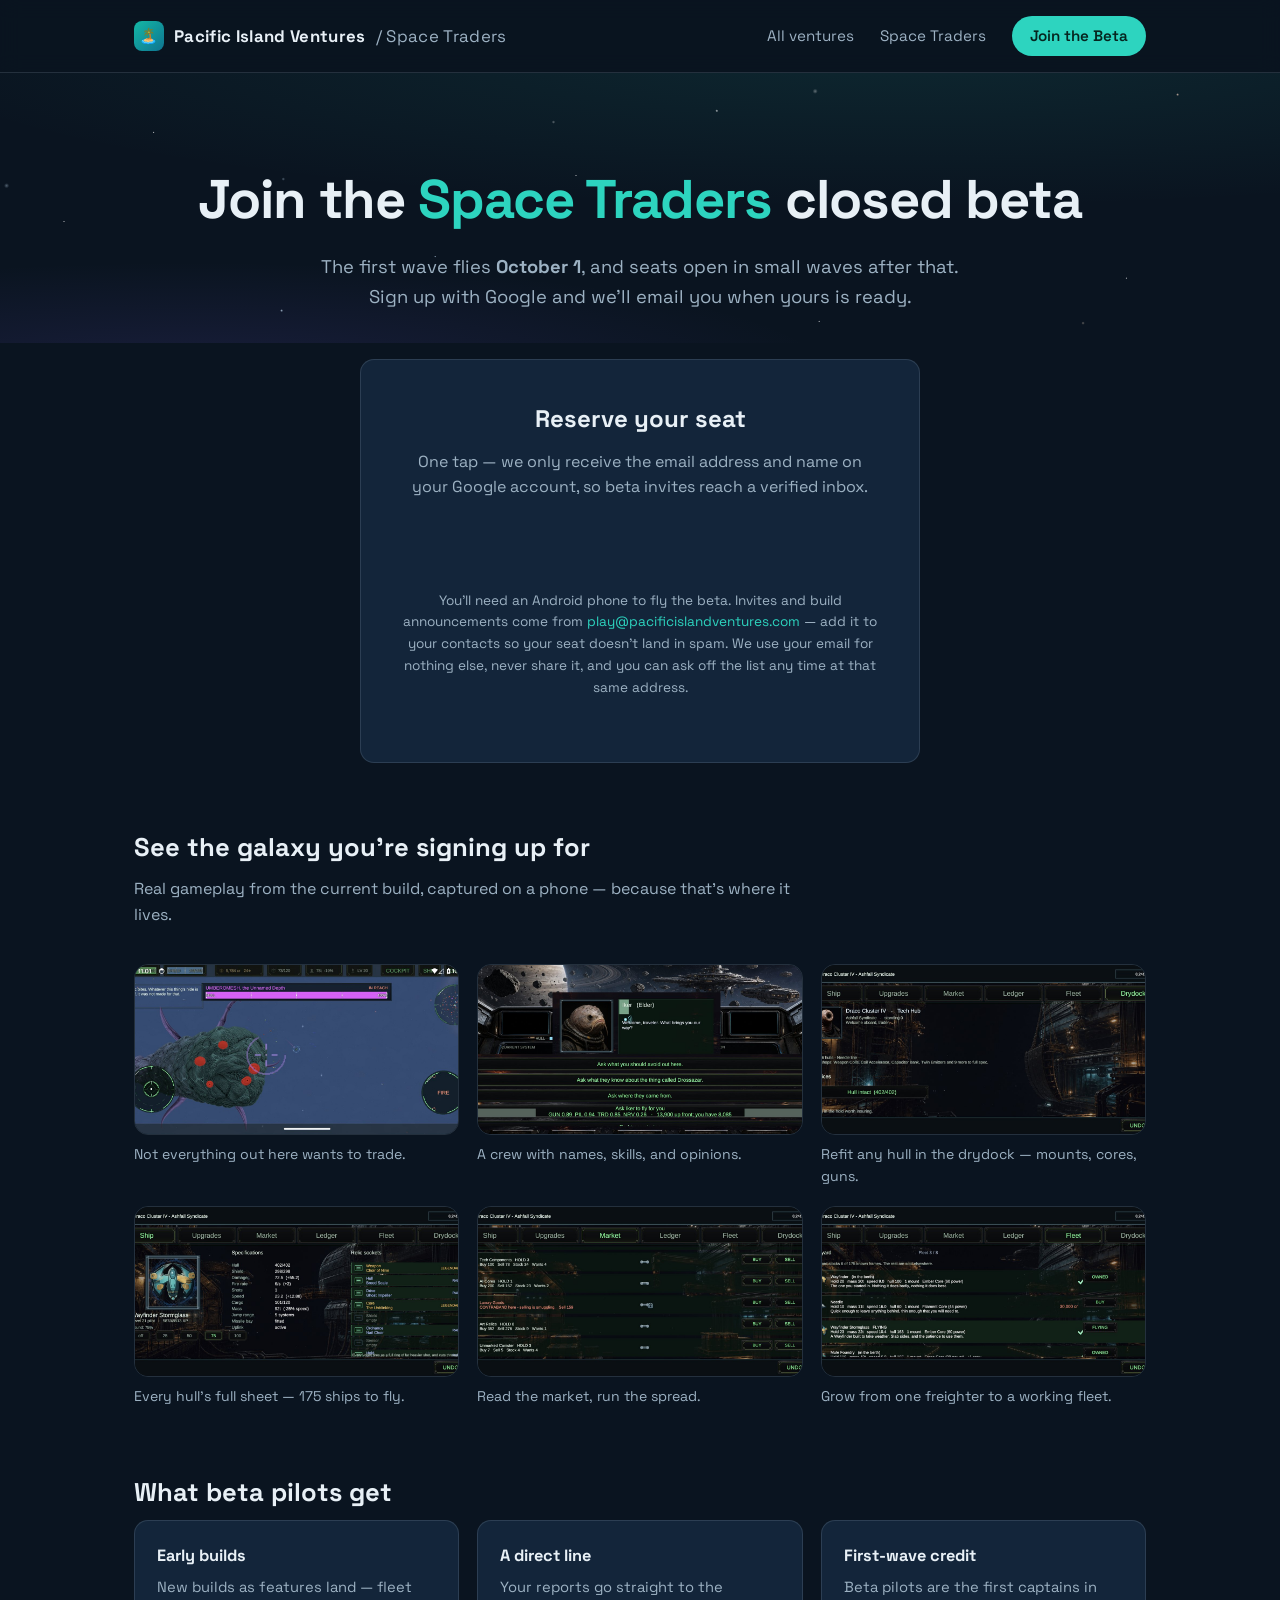
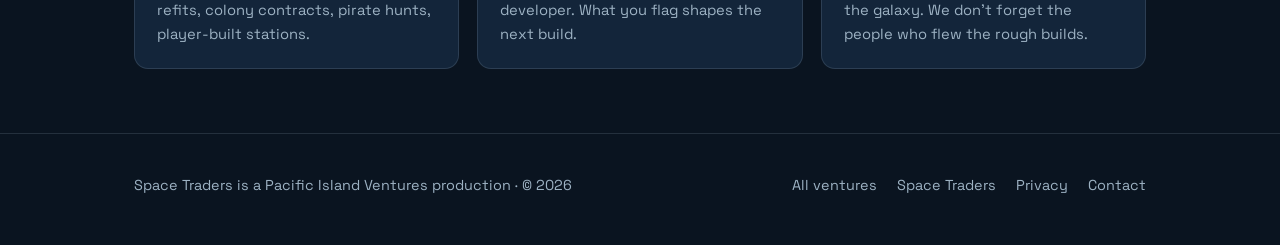
==== commit e6cd6a84: "Fix boss-fight caption: it is a space monster, not pirates Co-Authored-By: Claude Fable 5 <noreply@a" ====
--- a/beta/index.html
+++ b/beta/index.html
@@ -58,8 +58,8 @@
       <p class="section-sub">Real gameplay from the current build, captured on a phone — because that's where it lives.</p>
       <div class="shots">
         <figure class="shot">
-          <img src="/assets/screenshots/boss-fight.jpg" alt="Space Traders gameplay: ship-to-ship combat with a pirate boss" width="1200" height="628" loading="lazy">
-          <figcaption>Pirates bite back — bring a gunship.</figcaption>
+          <img src="/assets/screenshots/boss-fight.jpg" alt="Space Traders gameplay: battling a giant space monster" width="1200" height="628" loading="lazy">
+          <figcaption>Not everything out here wants to trade.</figcaption>
         </figure>
         <figure class="shot">
           <img src="/assets/screenshots/cockpit-crew.jpg" alt="Space Traders gameplay: the cockpit view with your crew" width="1200" height="628" loading="lazy">
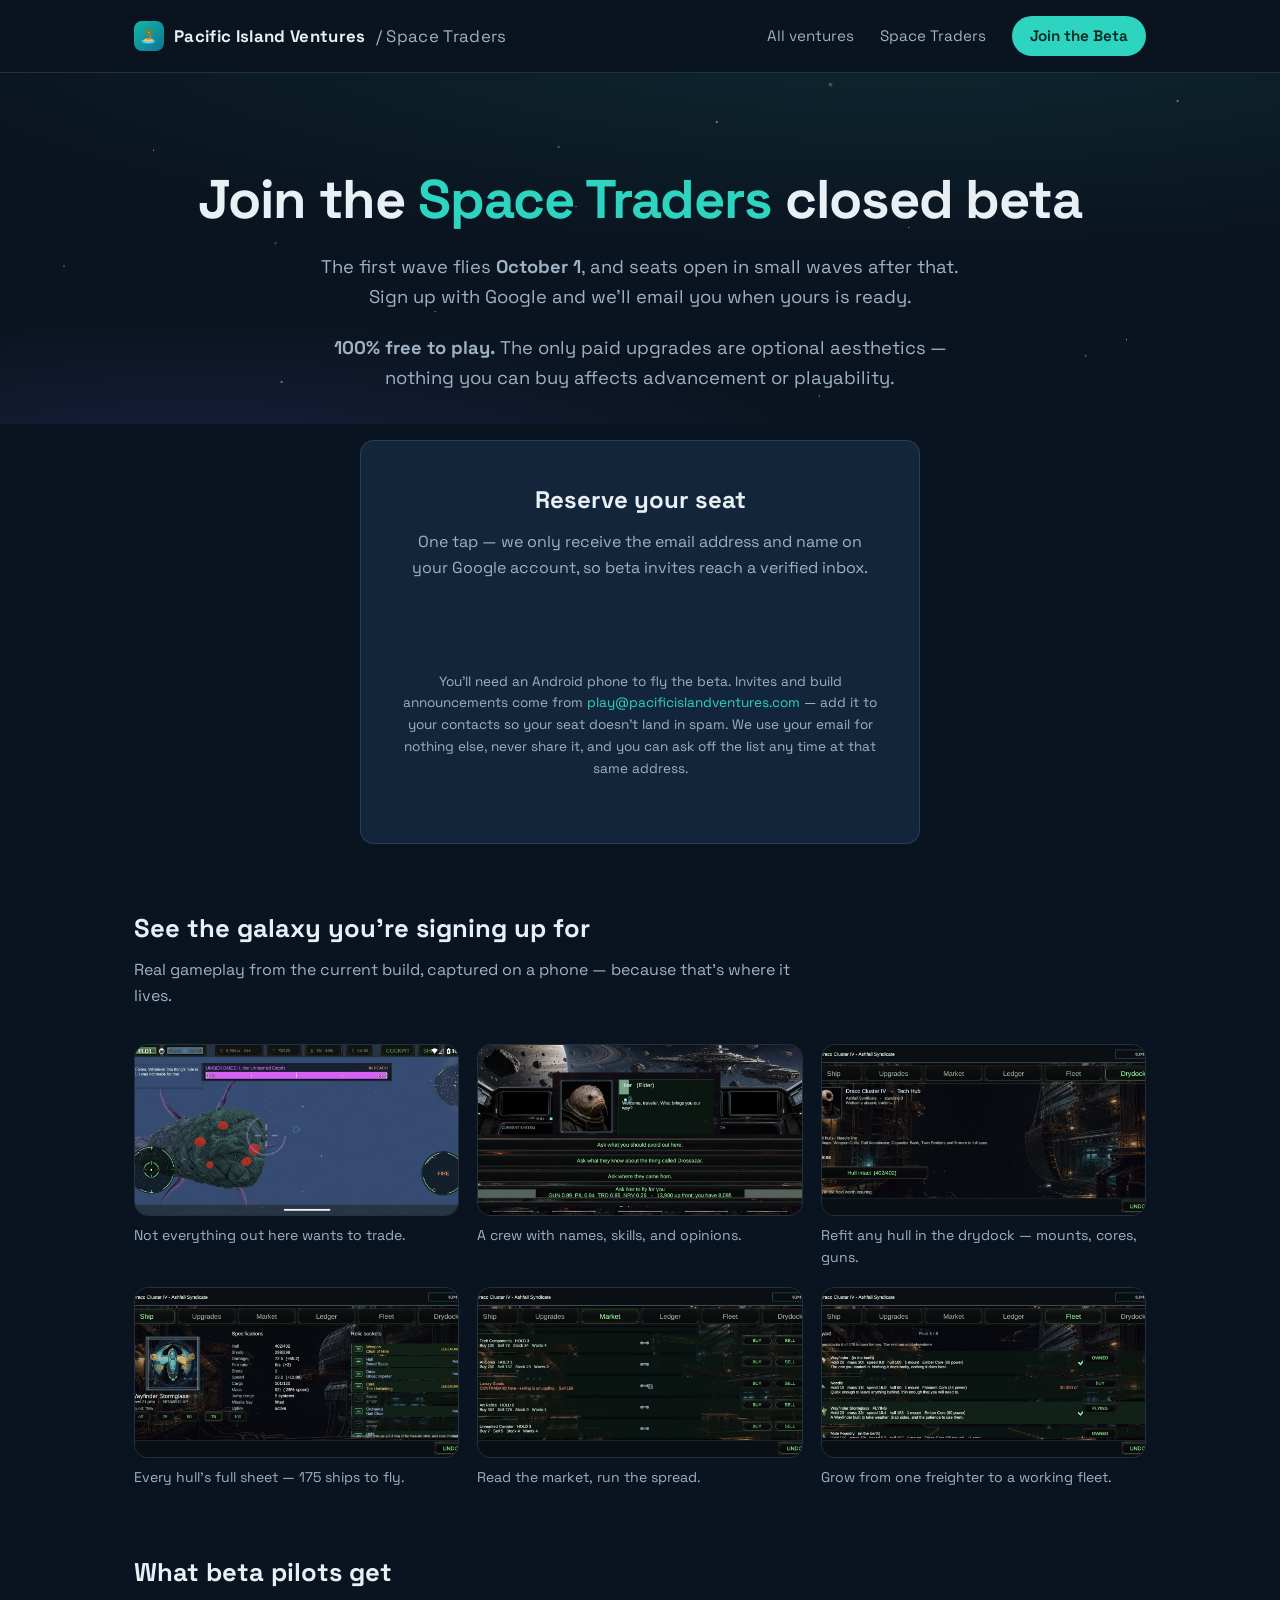
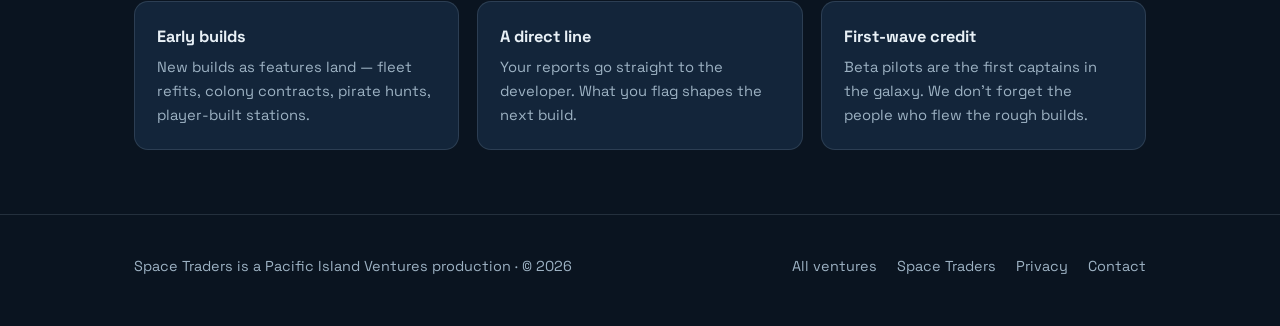
==== commit 17d574d3: "State free-to-play with aesthetic-only purchases on beta page Co-Authored-By: Claude Fable 5 <norepl" ====
--- a/beta/index.html
+++ b/beta/index.html
@@ -37,6 +37,7 @@
     <div class="wrap" style="text-align: center;">
       <h1 style="max-width: none;">Join the <em>Space Traders</em> closed beta</h1>
       <p class="lede" style="margin-left: auto; margin-right: auto;">The first wave flies <strong>October 1</strong>, and seats open in small waves after that. Sign up with Google and we'll email you when yours is ready.</p>
+      <p class="lede" style="margin-left: auto; margin-right: auto;"><strong>100% free to play.</strong> The only paid upgrades are optional aesthetics — nothing you can buy affects advancement or playability.</p>
     </div>
   </div>
 
